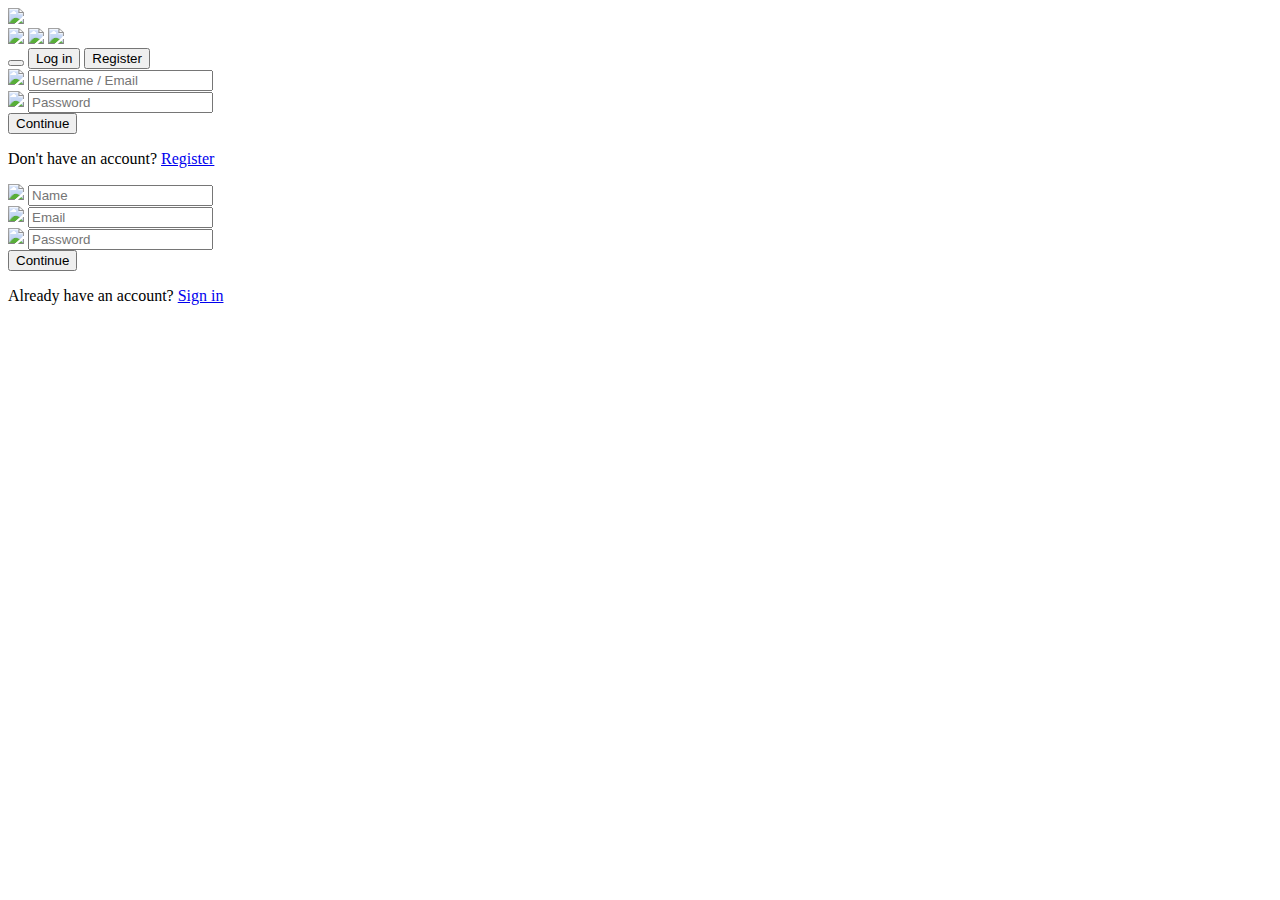
==== login.html @ 2ad1e296 "Login HTML page" ====
<!DOCTYPE html>
<html>
<head>
	<meta charset="utf-8">
	<link rel="preconnect" href="https://fonts.googleapis.com">
	<link rel="preconnect" href="https://fonts.gstatic.com" crossorigin>
	<link href="https://fonts.googleapis.com/css2?family=League+Spartan&family=Poppins&display=swap" rel="stylesheet">
	<link rel="stylesheet" href="https://cdnjs.cloudflare.com/ajax/libs/font-awesome/4.7.0/css/font-awesome.min.css">
	<link rel="stylesheet" type="text/css" href="https://cdnjs.cloudflare.com/ajax/libs/font-awesome/6.1.1/css/all.min.css">
	<meta name="viewport" content="width=device-width, initial-scale=1">
	<link rel="stylesheet" type="text/css" href="css/login.css">
	<title>Account | Hostinger</title>
</head>
<body>
<section>
		<div class="form-container">
			<div class="logo">
				<a href="index.html"><img src="images/Hostinger.png"></a>
			</div>

			<div class="social">
				<img src="images/google.png">
				<img src="images/facebook.png">
				<img src="images/github.png">
			</div>

			<div class="buttons">
				<button class="btn" id="btn"></button>
				<button type="button" class="tog-btn" onclick="login()">Log in</button>
				<button type="button" class="tog-btn" onclick="register()">Register</button>
			</div>

			<form class="login" id="form_login">
					<div class="l-in">
						<img src="images/log-profile.png">
						<input type="text" name="name/email" placeholder="Username / Email" autocomplete="off" required>
					</div>
					<div class="l-in">
						<img src="images/pw.png">
						<input type="password" name="password" placeholder="Password" autocomplete="off" required>
					</div>
				<button type="submit">Continue</button>
				<p>Don't have an account? <a href="#"onclick="register()">Register</a></p>
			</form>


			<form class="register" id="form_register">
					<div class="r-in">
						<img src="images/log-profile.png">
						<input type="text" name="name" placeholder="Name" autocomplete="off" required>
					</div>
					<div class="r-in">
						<img src="images/mail.png">
						<input type="email" name="e-mail" placeholder="Email" autocomplete="off" required>
					</div>
					<div class="r-in">
						<img src="images/pw.png">
						<input type="password" name="password" placeholder="Password" autocomplete="off" required>
					</div>
				<button type="submit">Continue</button>
				<p>Already have an account? <a href="#" onclick="login()">Sign in</a></p>
			</form>

		</div>
	</section>

<script type="text/javascript">
	var form_login = document.getElementById("form_login");	
	var form_register = document.getElementById("form_register");
	var btn = document.getElementById("btn");	

	function register() {
		form_login.style.left="-400px";
		form_register.style.left="0px";
		btn.style.left="12.3rem";
	}

	function login() {
		form_login.style.left="0px";
		form_register.style.left="400px";
		btn.style.left="0rem";
	}
</script>


</body>
</html>
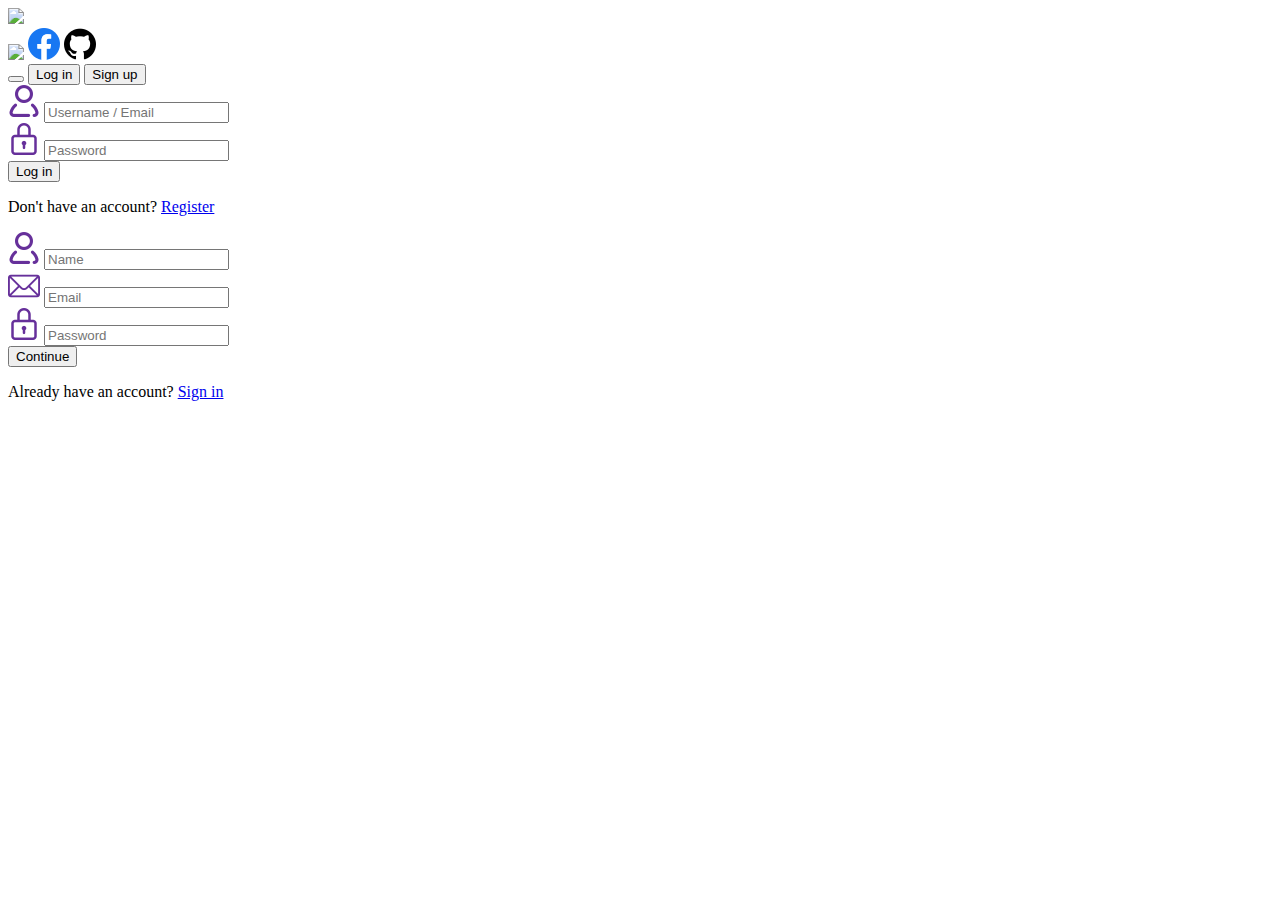
==== commit 8c92b5d9: "Update login.html" ====
--- a/login.html
+++ b/login.html
@@ -27,7 +27,7 @@
 			<div class="buttons">
 				<button class="btn" id="btn"></button>
 				<button type="button" class="tog-btn" onclick="login()">Log in</button>
-				<button type="button" class="tog-btn" onclick="register()">Register</button>
+				<button type="button" class="tog-btn" onclick="register()">Sign up</button>
 			</div>
 
 			<form class="login" id="form_login">
@@ -39,7 +39,7 @@
 						<img src="images/pw.png">
 						<input type="password" name="password" placeholder="Password" autocomplete="off" required>
 					</div>
-				<button type="submit">Continue</button>
+				<button type="submit">Log in</button>
 				<p>Don't have an account? <a href="#"onclick="register()">Register</a></p>
 			</form>
 
@@ -84,4 +84,4 @@
 
 
 </body>
-</html>+</html>
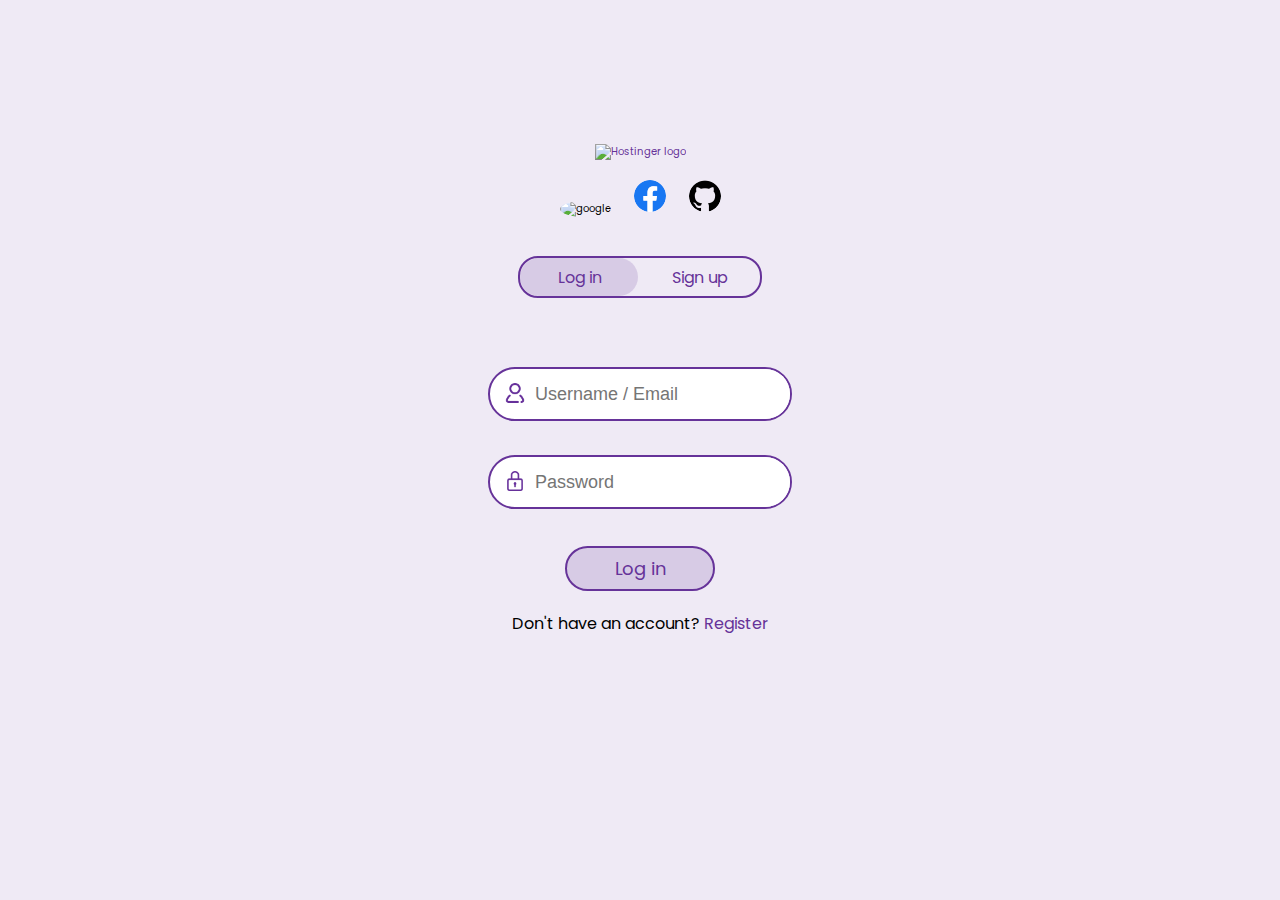
==== commit 8f735a85: "Update login.html" ====
--- a/login.html
+++ b/login.html
@@ -1,63 +1,66 @@
 <!DOCTYPE html>
-<html>
+<html lang="en-US">
 <head>
 	<meta charset="utf-8">
+	<meta name="description" content="Hostinger is a web hosting company with a mission to help everyone who goes online succeed. We accomplish this by continuously developing server technology, giving expert assistance, and ensuring a flawless online website hosting experience.">
+	<meta name="keywords" content="Best Hosting Provider,India's to hosting provider, best server price, mine craft hosting,free ssl,domain at low cost, find the best domain, 24*7 support,wordpress,hostinger login.hostinger register">
+	<meta name="robots" content="INDEX,FOLLOW"/>
+	<meta name="title" content="Hostinger|#1 India's Top Hosting Provider-Copy">
 	<link rel="preconnect" href="https://fonts.googleapis.com">
 	<link rel="preconnect" href="https://fonts.gstatic.com" crossorigin>
 	<link href="https://fonts.googleapis.com/css2?family=League+Spartan&family=Poppins&display=swap" rel="stylesheet">
-	<link rel="stylesheet" href="https://cdnjs.cloudflare.com/ajax/libs/font-awesome/4.7.0/css/font-awesome.min.css">
-	<link rel="stylesheet" type="text/css" href="https://cdnjs.cloudflare.com/ajax/libs/font-awesome/6.1.1/css/all.min.css">
 	<meta name="viewport" content="width=device-width, initial-scale=1">
 	<link rel="stylesheet" type="text/css" href="css/login.css">
+	<link rel="icon" type="image/x-icon" href="images/favicon.ico">
 	<title>Account | Hostinger</title>
 </head>
 <body>
 <section>
 		<div class="form-container">
 			<div class="logo">
-				<a href="index.html"><img src="images/Hostinger.png"></a>
+				<a href="index.html"><img src="images/Hostinger.png" alt="Hostinger logo"></a>
 			</div>
 
 			<div class="social">
-				<img src="images/google.png">
-				<img src="images/facebook.png">
-				<img src="images/github.png">
+				<img src="images/google.png" alt="google">
+				<img src="images/facebook.png" alt="facebook">
+				<img src="images/github.png" alt="github">
 			</div>
 
 			<div class="buttons">
-				<button class="btn" id="btn"></button>
-				<button type="button" class="tog-btn" onclick="login()">Log in</button>
-				<button type="button" class="tog-btn" onclick="register()">Sign up</button>
+				<button class="btn" id="btn" name="hover"></button>
+				<button type="button" class="tog-btn" onclick="login()" name="login">Log in</button>
+				<button type="button" class="tog-btn" onclick="register()" name="register">Sign up</button>
 			</div>
 
 			<form class="login" id="form_login">
 					<div class="l-in">
-						<img src="images/log-profile.png">
+						<img src="images/log-profile.png" alt="profile">
 						<input type="text" name="name/email" placeholder="Username / Email" autocomplete="off" required>
 					</div>
 					<div class="l-in">
-						<img src="images/pw.png">
+						<img src="images/pw.png" alt="lock">
 						<input type="password" name="password" placeholder="Password" autocomplete="off" required>
 					</div>
-				<button type="submit">Log in</button>
+				<button type="submit" name="login-button">Log in</button>
 				<p>Don't have an account? <a href="#"onclick="register()">Register</a></p>
 			</form>
 
 
 			<form class="register" id="form_register">
 					<div class="r-in">
-						<img src="images/log-profile.png">
+						<img src="images/log-profile.png" alt="profile">
 						<input type="text" name="name" placeholder="Name" autocomplete="off" required>
 					</div>
 					<div class="r-in">
-						<img src="images/mail.png">
+						<img src="images/mail.png" alt="mail">
 						<input type="email" name="e-mail" placeholder="Email" autocomplete="off" required>
 					</div>
 					<div class="r-in">
-						<img src="images/pw.png">
+						<img src="images/pw.png" alt="lock">
 						<input type="password" name="password" placeholder="Password" autocomplete="off" required>
 					</div>
-				<button type="submit">Continue</button>
+				<button type="submit" name="signup">Continue</button>
 				<p>Already have an account? <a href="#" onclick="login()">Sign in</a></p>
 			</form>
 
--- a/css/login.css
+++ b/css/login.css
@@ -0,0 +1,231 @@
+*{
+	padding: 0;
+	margin: 0;
+}
+:root{
+	--backgound: rgba(102, 51, 153,0.1);
+}
+html{
+	font-size: 62.5%;
+	scroll-behavior: smooth;
+}
+body{
+	font-family: Poppins;
+}
+button{
+	font-family: poppins;
+	transition-duration: 0.3s;
+	background: rgba(102, 51, 153,0.17);
+	color: #663399;
+}
+button:hover{
+	box-shadow: 10px 15px 23px -11px rgba(102,51,153,1);
+	cursor: pointer;
+	transition-duration: 0.3s;
+}
+a{
+	text-decoration: none;
+	color: rebeccapurple;
+}
+input{
+	color: rebeccapurple;
+}
+.tog-btn{
+	width: 49%;
+	height: 3.8rem;
+	position: relative;
+	font-family: poppins;
+	font-size: 1.6rem;
+	border-radius: 2rem;
+	border: none;
+	background: transparent;
+}
+#btn{
+	position: absolute;
+	width: 49%;
+	background: rgba(102, 51, 153,0.17);
+	height: 3.8rem;
+	border-radius: 2rem;
+	border: none;
+	left: 0rem;
+	transition-duration: 0.4s;
+}
+.tog-btn:hover{
+	transform: none;
+}
+.buttons{
+	width: 60%;
+	margin: 2rem auto;
+	border: 0.2rem solid rebeccapurple;
+	text-align: center;
+	position: relative;
+	border-radius: 2rem;
+}
+.logo{
+	width: 40%;
+	margin: 1.9rem auto;
+	text-align: center;
+}
+.logo img{
+	width: 15rem;
+}
+.social{
+	width: 60%;
+	margin: 2rem auto 3.9rem auto;
+	text-align: center;
+}
+.social img{
+	margin: 0rem 1rem;
+	border-radius: 50%;
+	transition-duration: 0.3s;
+	width: 32px;
+	height: auto;
+}
+.social img:hover{
+	box-shadow: 10px 15px 23px -11px rgba(102,51,153,1);
+	transform: translate(2px,2px);
+	cursor: pointer;
+	transition-duration: 0.3s;
+}
+/******************************************LOGIN PAGE******************************************/
+section{
+	width: 100%;
+	height: 100vh;
+	background: white;
+	display: flex;
+	justify-content: center;
+	align-items: center;
+	background: var(--backgound);
+}
+.form-container{
+	width: 40rem;
+	height: 65rem;
+	position: relative;
+	overflow: hidden;
+}
+.login{
+	min-width: 300px;
+	width: 40rem;
+	height: 35rem;
+	display: flex;
+	flex-direction: column;
+	justify-content: center;
+	align-items: center;
+	text-align: center;
+	z-index: 100;
+	position: absolute;
+	transition-duration: 0.4s;
+}
+.l-in{
+	position: relative;
+	background-color: white;
+	border: 0.2rem solid rebeccapurple;
+	border-radius: 4rem;
+	width: 75%;
+	height: 5rem;
+	margin: 1.7rem;
+}
+.login img{
+	position: absolute;
+	color: rebeccapurple;
+	width: 20px;
+	height: auto;
+	top: 27%;
+	left: 5%;
+}
+.login input{
+	width: 85%;
+	height: 5rem;
+	float: right;
+	outline: none;
+	border: none;
+	border-top-right-radius: 4rem;
+	border-bottom-right-radius: 4rem;
+	font-size: 1.8rem;
+}
+.login button{
+	width: 15rem;
+	height: 4.5rem;
+	border: none;
+	border-radius: 4rem;
+	font-size: 1.8rem;
+	margin: 2rem;
+	border: 0.2rem solid rebeccapurple;
+}
+.login p{
+	font-size: 1.6rem;
+}
+/**********************************************************************************************/
+
+
+/******************************************REGISTRATION PAGE******************************************/
+.register{
+	min-width: 300px;
+	width: 40rem;
+	height: 38rem;
+	display: flex;
+	position: absolute;
+	flex-direction: column;
+	align-items: center;
+	text-align: center;
+	z-index: 100;
+	transition-duration: 0.4s;
+}
+.r-in{
+	position: relative;
+	background-color: white;
+	border: 0.2rem solid rebeccapurple;
+	border-radius: 4rem;
+	width: 75%;
+	height: 5rem;
+	margin: 1.7rem;
+}
+.register img{
+	position: absolute;
+	color: rebeccapurple;
+	width: 20px;
+	height: auto;
+	top: 27%;
+	left: 5%;
+}
+.register input{
+	width: 85%;
+	height: 5rem;
+	float: right;
+	outline: none;
+	border: none;
+	border-top-right-radius: 4rem;
+	border-bottom-right-radius: 4rem;
+	font-size: 1.8rem;
+}
+.register button{
+	width: 15rem;
+	height: 4.5rem;
+	border: none;
+	border-radius: 4rem;
+	font-size: 1.8rem;
+	margin: 2rem;
+	color: rebeccapurple;
+	border: 0.2rem solid rebeccapurple;
+}
+.register p{
+	font-size: 1.6rem;
+}
+/*****************************************************************************************************/
+#form_login{
+	left: 0px;
+}
+#form_register{
+	left: 400px;
+}
+/******************************Responsiveness***************************/
+@media(max-width: 415px){
+	html{
+		font-size: 55%;
+	}
+}
+@media(max-width: 350px){
+	html{
+		font-size: 50%;
+	}
+}
